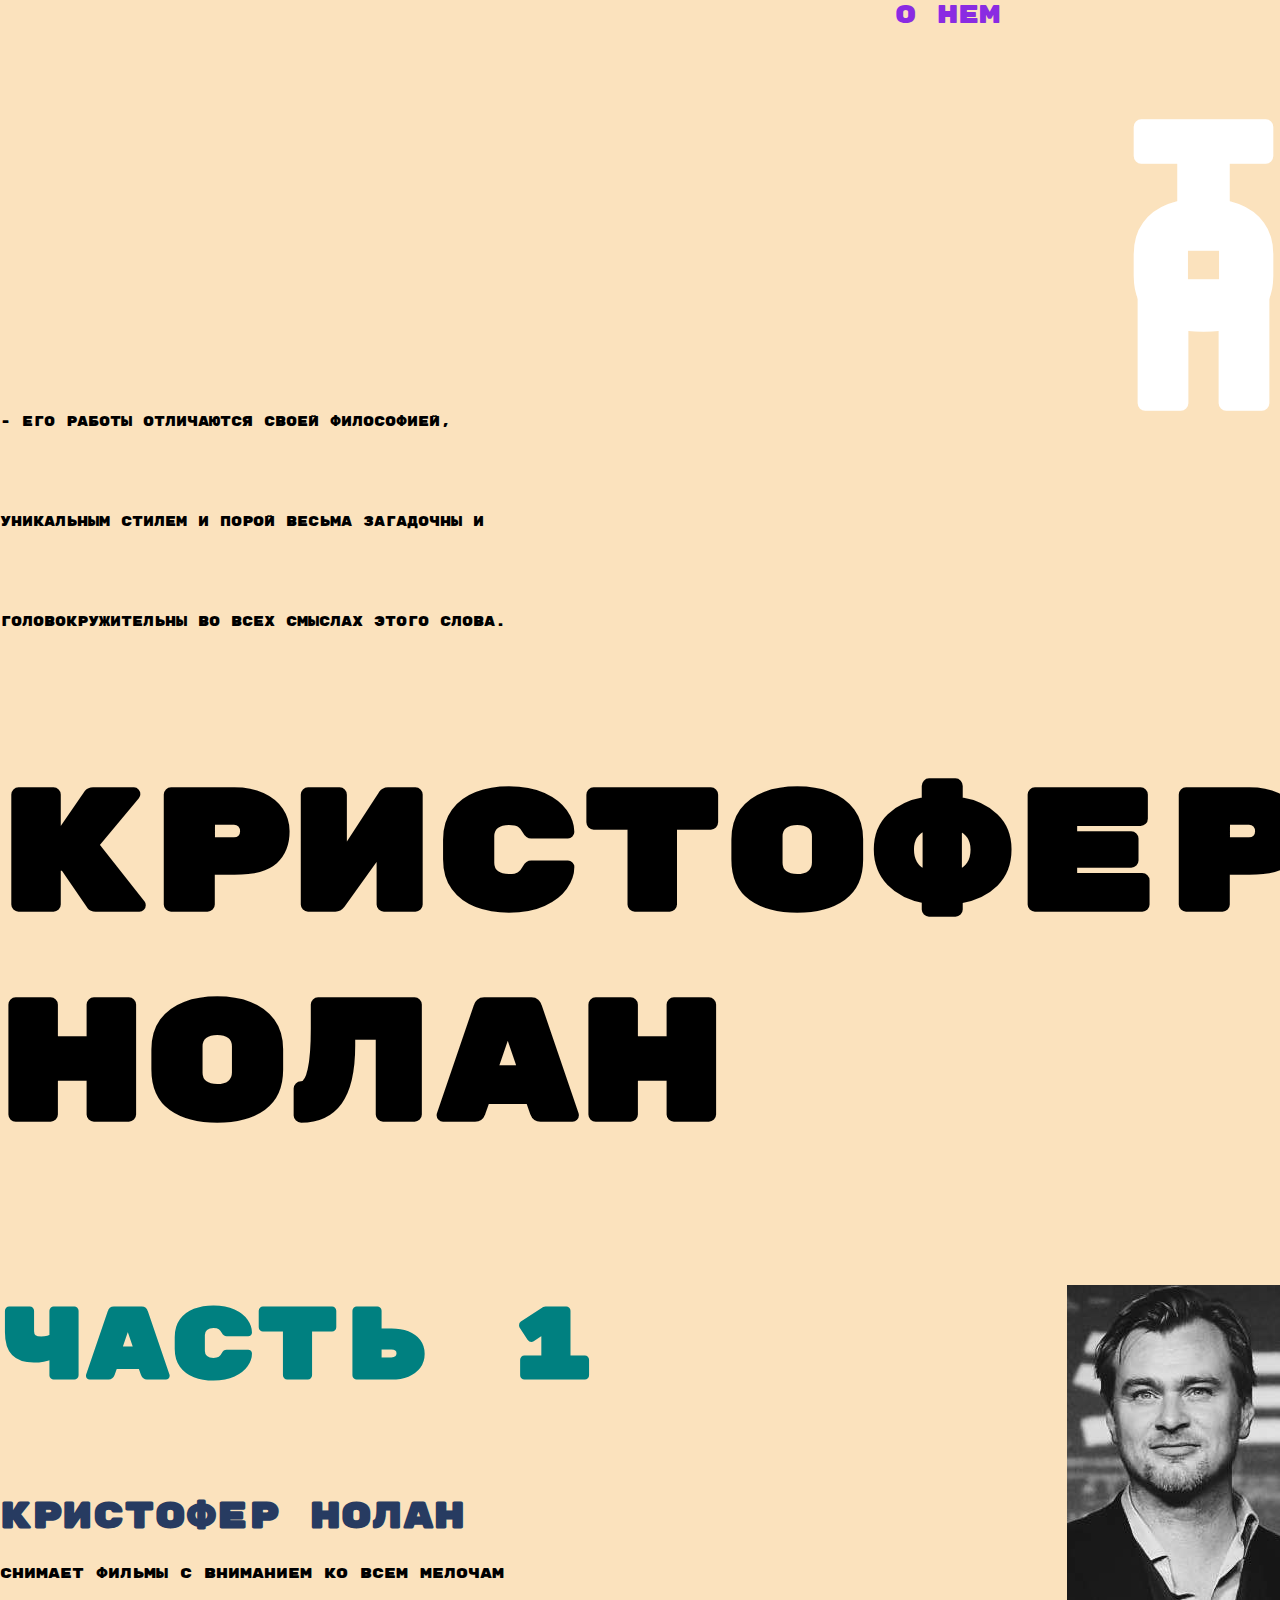
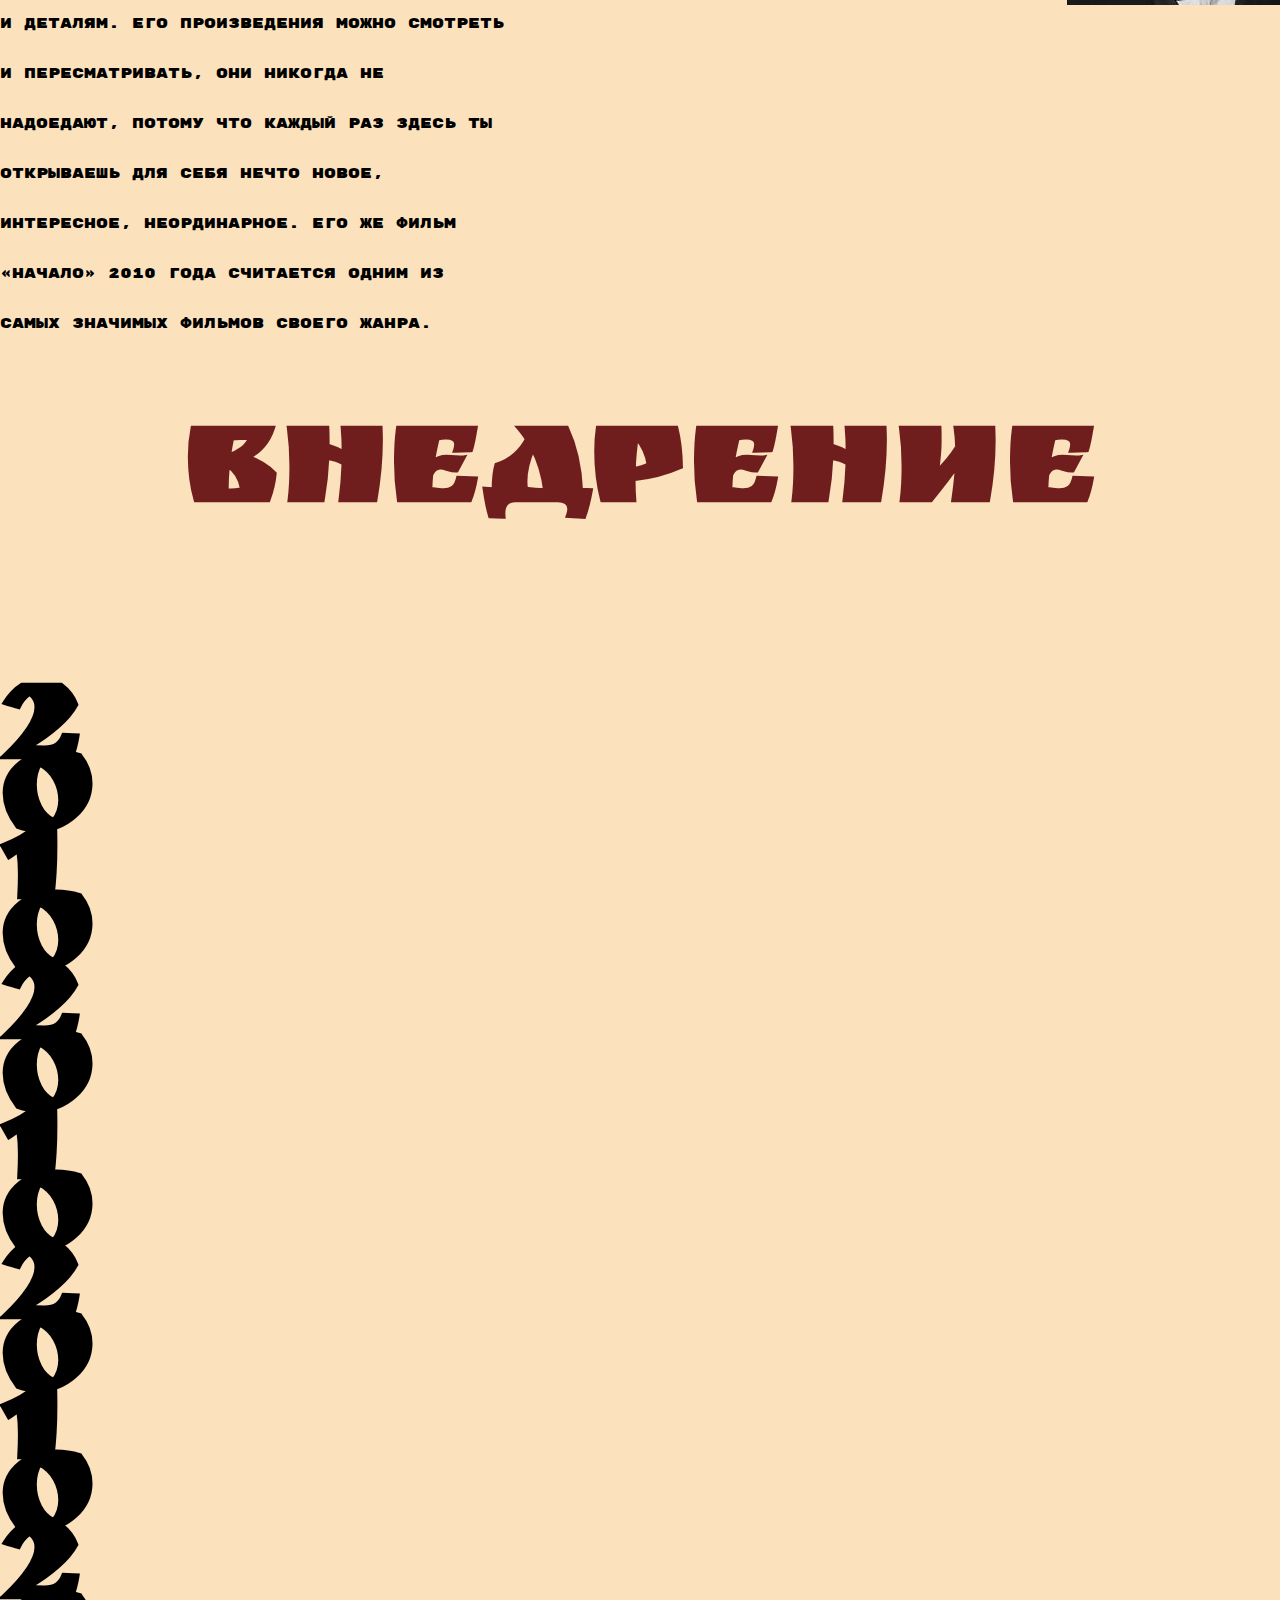
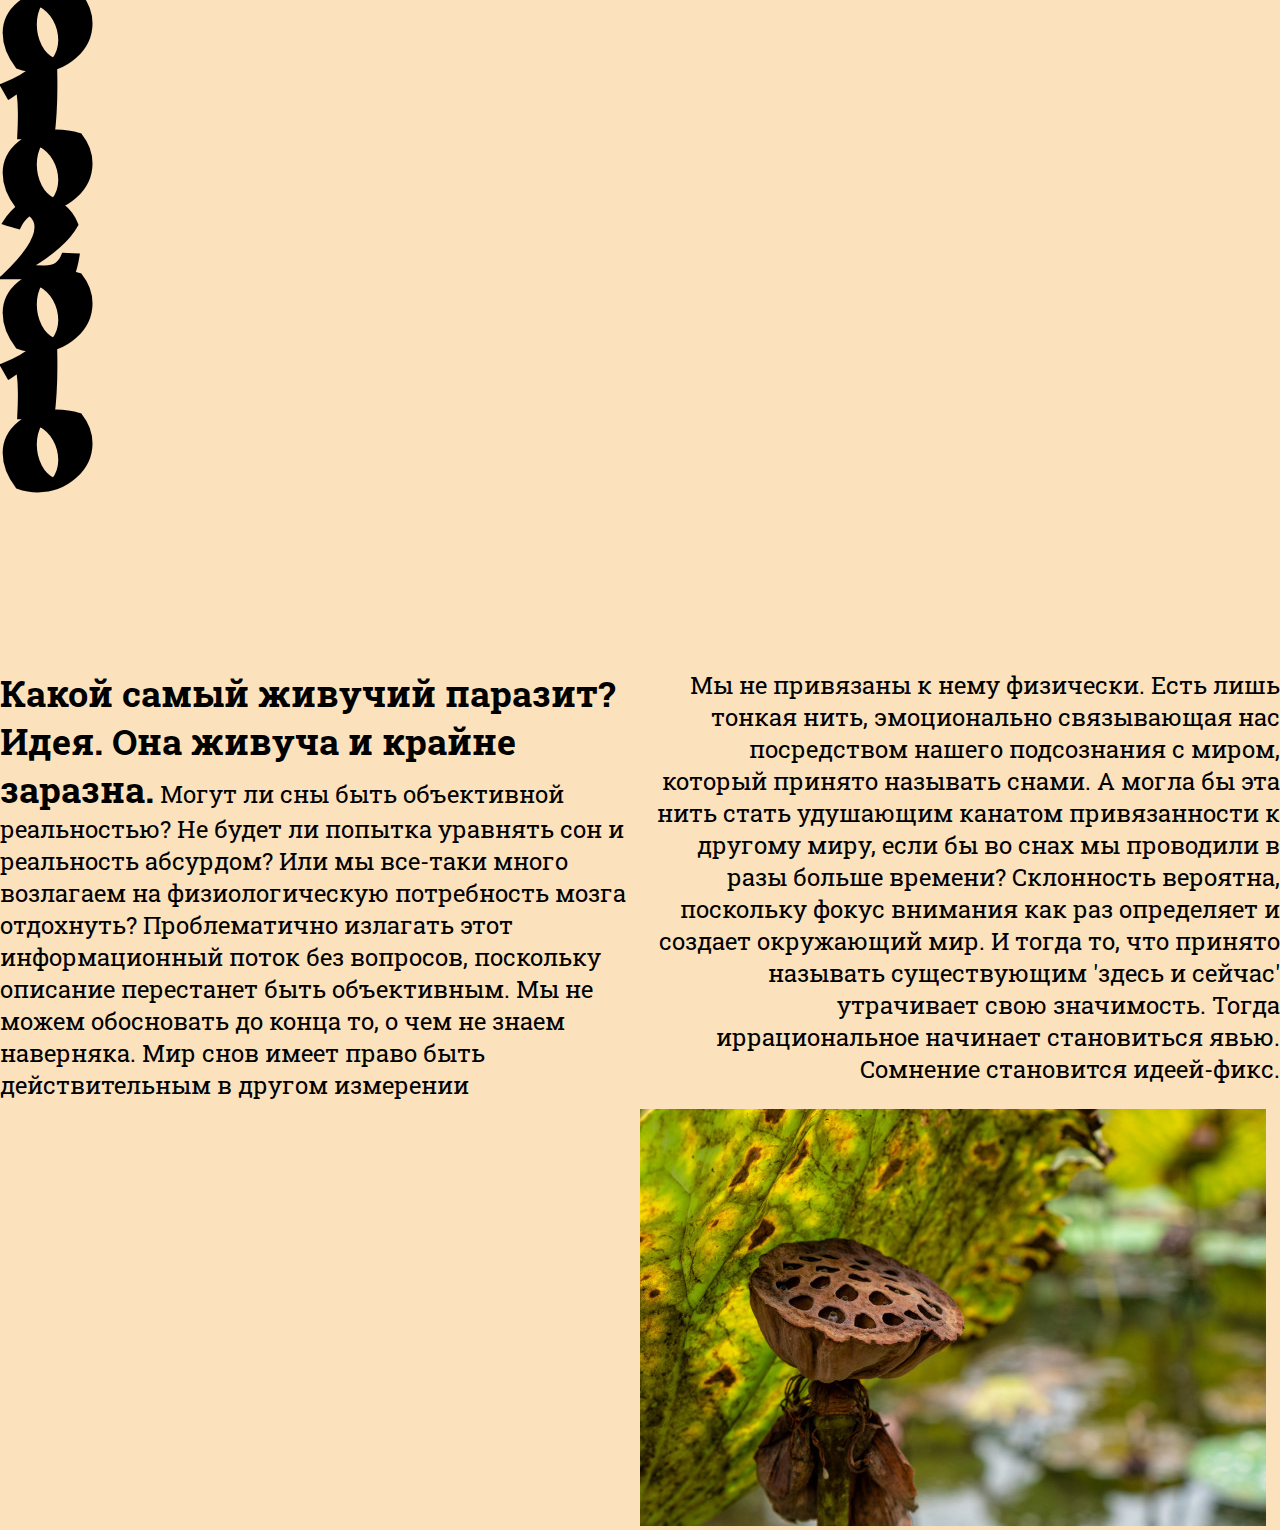
==== index.html @ 91062bcf "update" ====
<!DOCTYPE html>
<html lang="en">
<head>
    <meta charset="UTF-8">
    <meta name="viewport" content="width=device-width, initial-scale=1.0">
    <link rel="stylesheet" href="assets/my styles.css">
    <title>Nolan</title>
</head>
<body>
    <link href="https://fonts.googleapis.com/css2?family=Roboto+Slab:wght@300&display=swap" rel="stylesheet">
    <link href="https://fonts.googleapis.com/css2?family=Ruslan+Display&display=swap" rel="stylesheet">
    <link href="https://fonts.googleapis.com/css2?family=Space+Mono&display=swap" rel="stylesheet">   <link href="https://fonts.googleapis.com/css2?family=Rubik+Mono+One&display=swap" rel="stylesheet">
    <header>
        
     

        <nav class="text-rubik" style="font-size: 25px; text-align: end; max-width: 1000px; color: blueviolet;"> 
            о нем
          
        </nav>
    </header>
    <style>
        h1 {
            font-family: 'Rubik Mono One', sans-serif; 
    }
        .text-rubik {
            font-family: 'Rubik Mono One', sans-serif; 
    }
        h1.hover{
        color: whitesmoke;
    }
        .text-white{
        color:rgba(255, 255, 255, 1);    
    }
        h1 span { display: block; 
    } 
        h3 span { display: block;
    }
        h3{ font-family: 'Ruslan Display', cursive;

    }
        p {font-family:'Roboto Slab', serif;
    }
        .leftstr, .rightstr {
    float: left; /* Обтекание справа */ 
    width: 50%; /* Ширина текстового блока */ 
    }
        .rightstr {
    text-align: right; /* Выравнивание по правому краю */ 
    }
        .rightpic { float: right; margin: 0 0 5px 5px;
    }
        .leftposition{ float: left; margin: 5px 5px 0 0;
    }
    </style>
<h1 class="text-white" class="rightstr" class="rightpic" style="font-size: 180px; line-height: 80px; text-align: end; overflow-x: 1150px; max-height: 100px;">
 
    <span>т</span>
    <span>о</span>
    <span>п</span>
</h1>
<p class="text-rubik" class="leftstr" class="leftposition" style="font-size: 13px; line-height: 100px; max-inline-size: 510px; max-height: 265px; " >
    
    
         - его работы отличаются своей философией,
         уникальным стилем и порой весьма загадочны и 
         головокружительны во всех смыслах этого слова.
</p>        


<h1 style="font-size: 170px; "> кристофер нолан</h1>
<img class="rightpic" src="assets/photo_2020-08-25 15.56.33.jpeg" alt="" style="padding-bottom: 100px;">

<h2 class="text-rubik" style="color: teal;font-size: 100px;">
    <b>
        часть 1
    </b>
</h2>




<p class="text-rubik" style="font-size: 14px; line-height: 50px; max-inline-size: 510px; max-height: 265px; padding-bottom: 100px;">
    <b style="color:rgba(39, 59, 97, 1); font-size: 36px;">
    Кристофер Нолан</b> снимает фильмы с вниманием ко всем мелочам и деталям. Его произведения можно смотреть и пересматривать, они никогда не надоедают, потому что каждый раз здесь ты открываешь для себя нечто новое, интересное, неординарное. Его же фильм «Начало» 2010 года считается одним из самых значимых фильмов своего жанра.
</p>
     
        <h3 style="font-size: 144px;text-align: center; color:rgba(111, 29, 29, 1);">
            <b>
            внедрение
            </b>
        </h3>
        <h3  style="font-size: 144px; line-height: 70px; text-align: unset;">
 
            <span>2</span>
            <span>0</span>
            <span>1</span>
            <span>0</span>
            <span>2</span>
            <span>0</span>
            <span>1</span>
            <span>0</span>
            <span>2</span>
            <span>0</span>
            <span>1</span>
            <span>0</span>
            <span>2</span>
            <span>0</span>
            <span>1</span>
            <span>0</span>
            <span>2</span>
            <span>0</span>
            <span>1</span>
            <span>0</span>
        
        </h3>
        
            <p class="leftstr", style= "font-size: 24px">
                
                <b style="font-size: 36px; padding-bottom: 30px;">
                Какой самый живучий паразит? Идея. Она живуча и крайне заразна.</b>
                

                Могут ли сны быть объективной реальностью? 
                Не будет ли попытка уравнять сон и реальность абсурдом? 
                Или мы все-таки много возлагаем на физиологическую потребность мозга отдохнуть? 
                Проблематично излагать этот информационный поток без вопросов, поскольку описание перестанет быть объективным. Мы не можем обосновать до конца то, о чем не знаем наверняка. Мир снов имеет право быть действительным в другом измерении
            </p>

            <p class="rightstr", style="font-size: 24px">
                Мы не привязаны к нему физически. Есть лишь тонкая нить, эмоционально связывающая нас посредством нашего подсознания с миром, который принято называть снами. А могла бы эта нить стать удушающим канатом привязанности к другому миру, если бы во снах мы проводили в разы больше времени? Склонность вероятна, поскольку фокус внимания как раз определяет и создает окружающий мир. И тогда то, что принято называть существующим 'здесь и сейчас' утрачивает свою значимость. Тогда иррациональное начинает становиться явью. Сомнение становится идеей-фикс.</p>

        
<img src="assets/lot.jpg" alt="">
---- assets/my styles.css ----
body {
    background: rgba(251, 226, 189, 1);
    color: black;
    font-family:Cambria, Cochin, Georgia, Times, 'Times New Roman', serif;
    max-width: 1440px;
    max-height: 1024px;
    margin: 0 auto;
    
}
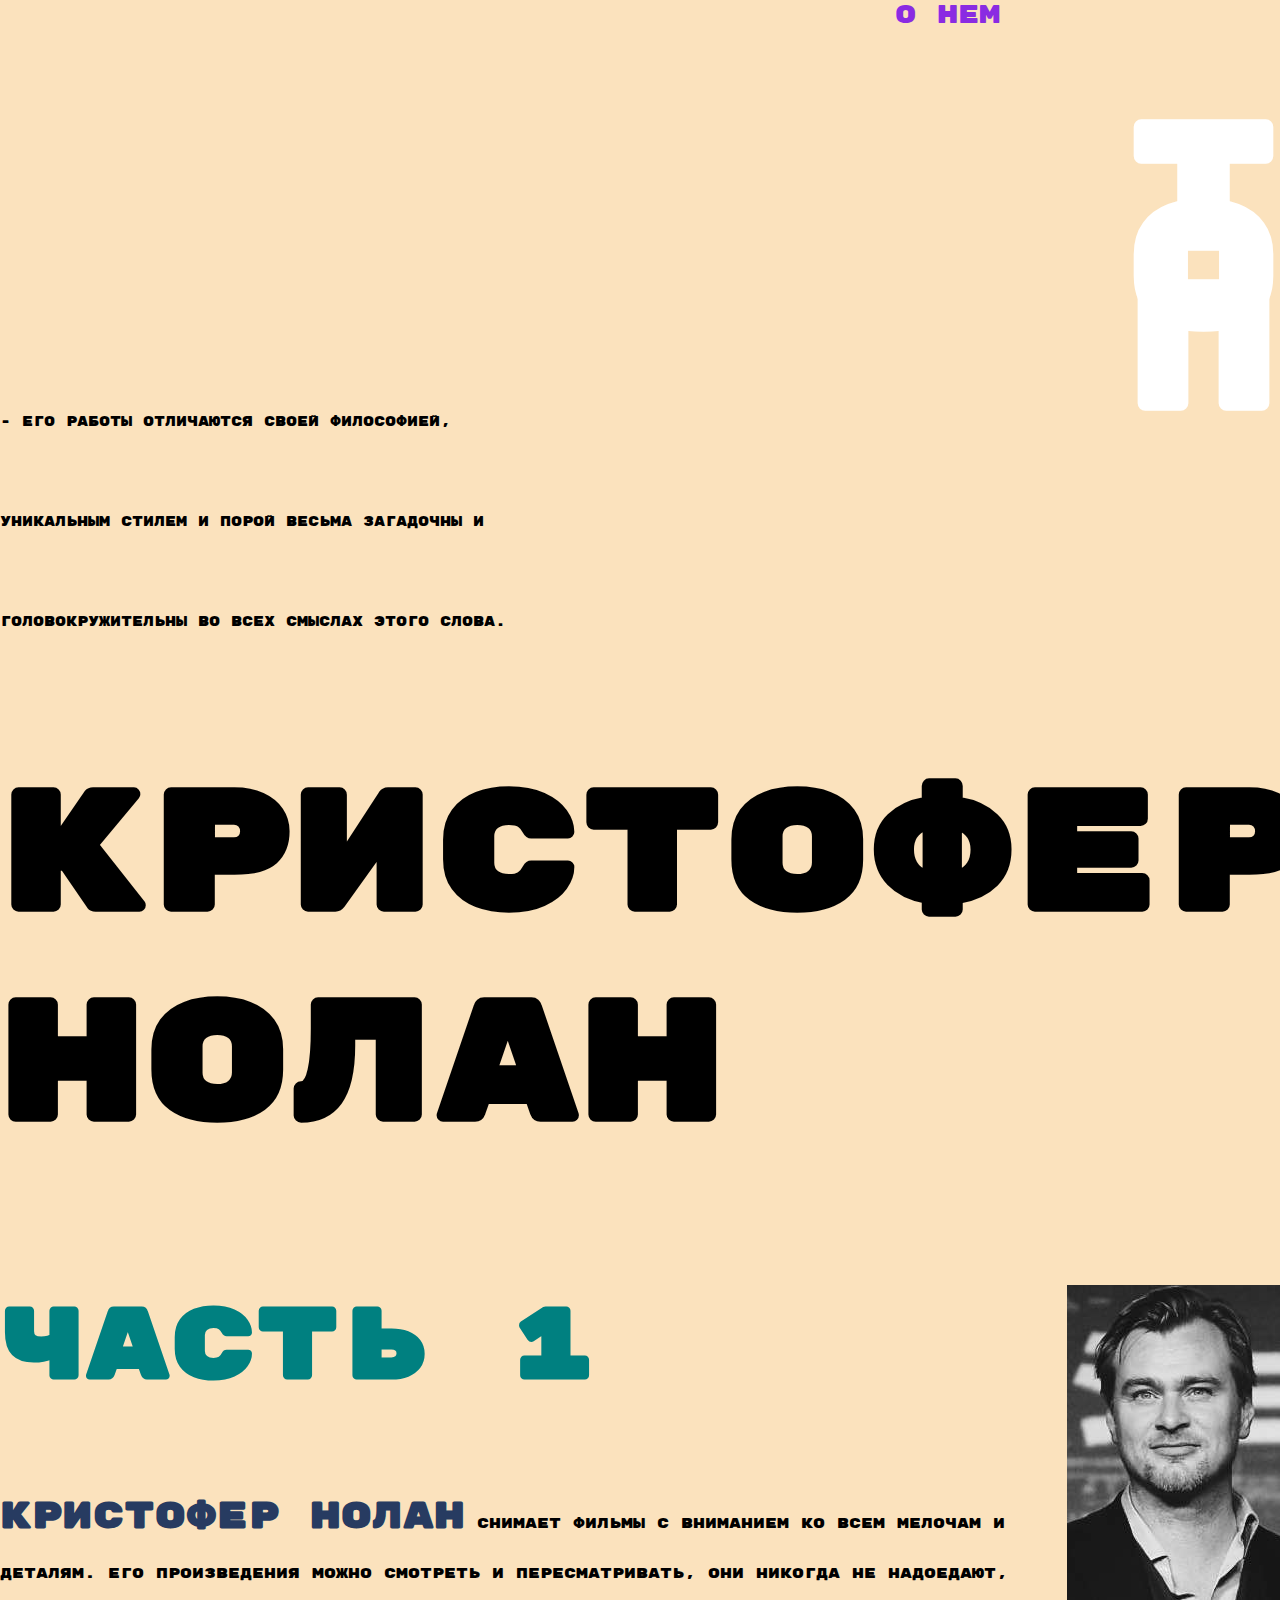
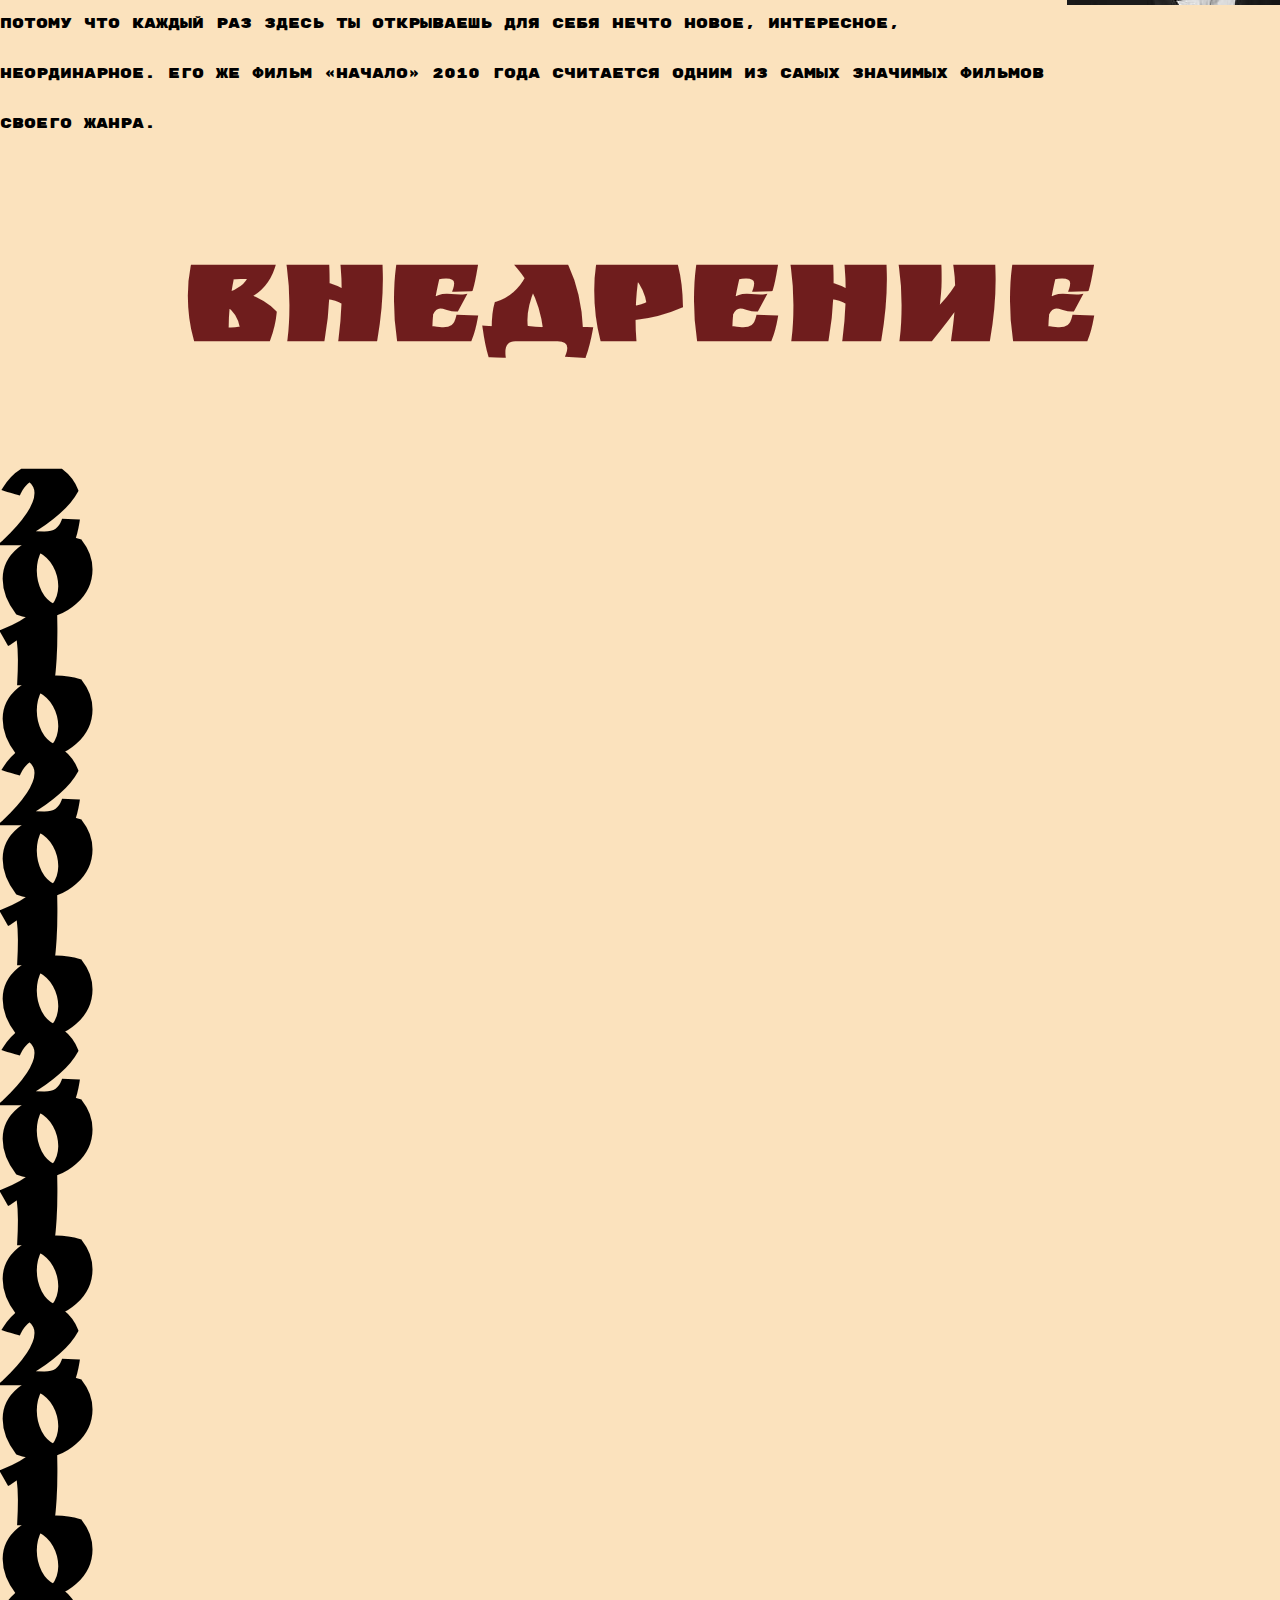
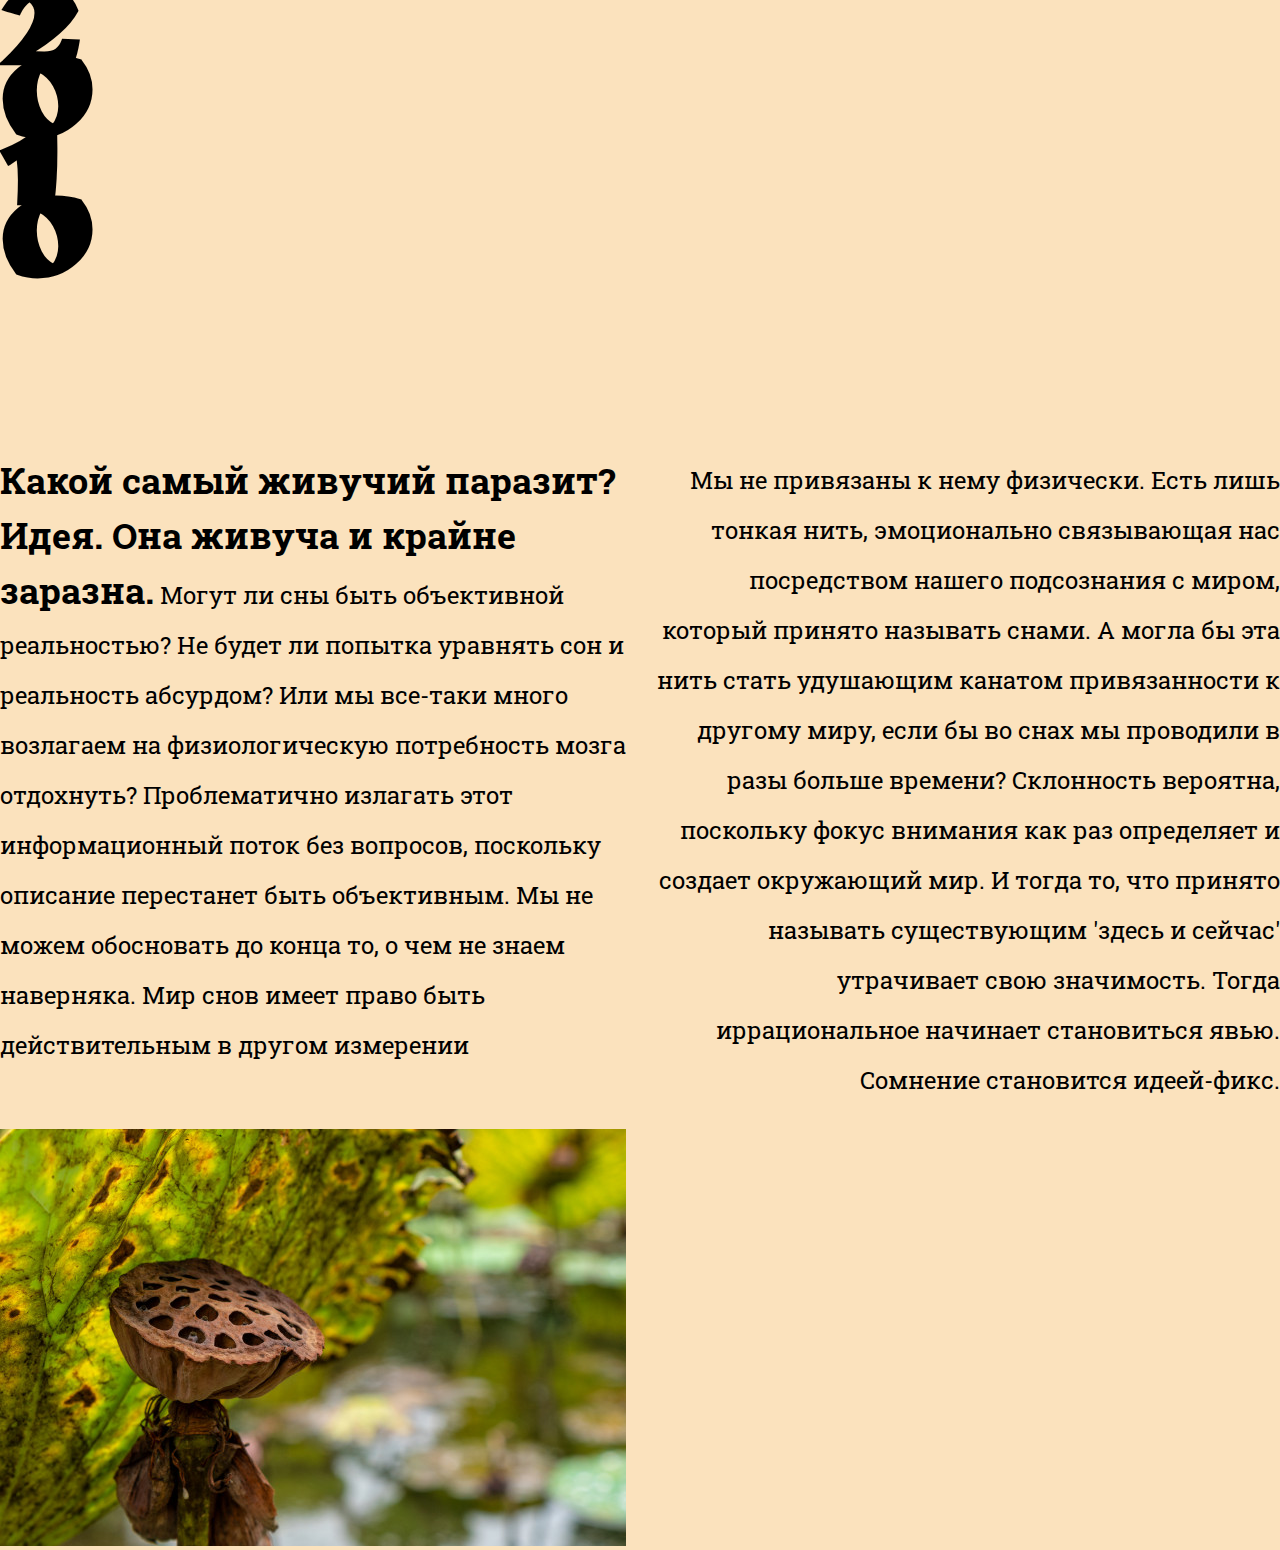
==== commit 01dc85f5: "update" ====
--- a/index.html
+++ b/index.html
@@ -50,7 +50,7 @@
     }
         .rightpic { float: right; margin: 0 0 5px 5px;
     }
-        .leftposition{ float: left; margin: 5px 5px 0 0;
+        .leftposition{ float: left; margin: 5px 5px 0 0; min-height: 50px;
     }
     </style>
 <h1 class="text-white" class="rightstr" class="rightpic" style="font-size: 180px; line-height: 80px; text-align: end; overflow-x: 1150px; max-height: 100px;">
@@ -80,10 +80,11 @@
 
 
 
-<p class="text-rubik" style="font-size: 14px; line-height: 50px; max-inline-size: 510px; max-height: 265px; padding-bottom: 100px;">
+<p1 class="text-rubik" style="font-size: 14px; line-height: 50px; max-inline-size: 510px; max-height: 265px; padding-bottom: 100px;">
     <b style="color:rgba(39, 59, 97, 1); font-size: 36px;">
     Кристофер Нолан</b> снимает фильмы с вниманием ко всем мелочам и деталям. Его произведения можно смотреть и пересматривать, они никогда не надоедают, потому что каждый раз здесь ты открываешь для себя нечто новое, интересное, неординарное. Его же фильм «Начало» 2010 года считается одним из самых значимых фильмов своего жанра.
 </p>
+<p style="background-color:rgba(91, 144, 193, 1) ;"> 
      
         <h3 style="font-size: 144px;text-align: center; color:rgba(111, 29, 29, 1);">
             <b>
@@ -130,5 +131,5 @@
             <p class="rightstr", style="font-size: 24px">
                 Мы не привязаны к нему физически. Есть лишь тонкая нить, эмоционально связывающая нас посредством нашего подсознания с миром, который принято называть снами. А могла бы эта нить стать удушающим канатом привязанности к другому миру, если бы во снах мы проводили в разы больше времени? Склонность вероятна, поскольку фокус внимания как раз определяет и создает окружающий мир. И тогда то, что принято называть существующим 'здесь и сейчас' утрачивает свою значимость. Тогда иррациональное начинает становиться явью. Сомнение становится идеей-фикс.</p>
 
-        
+            </p1>
 <img src="assets/lot.jpg" alt="">
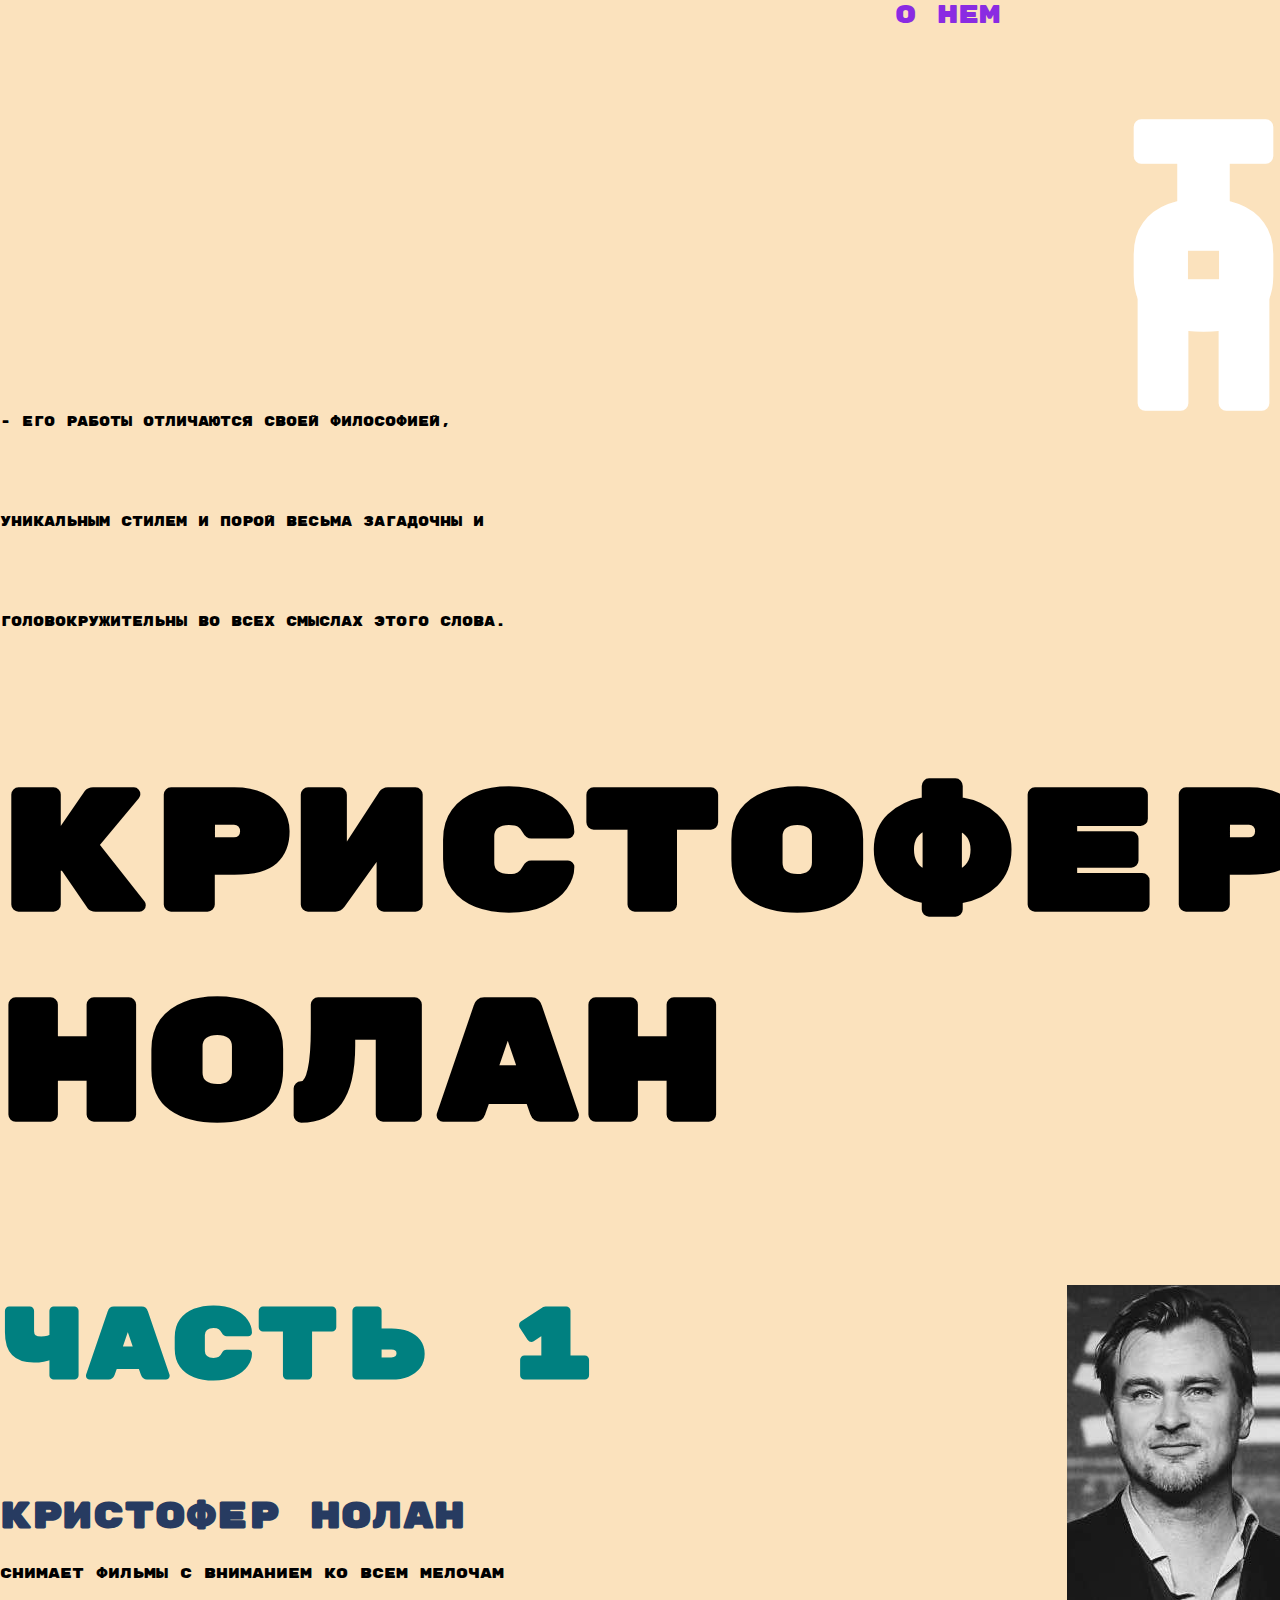
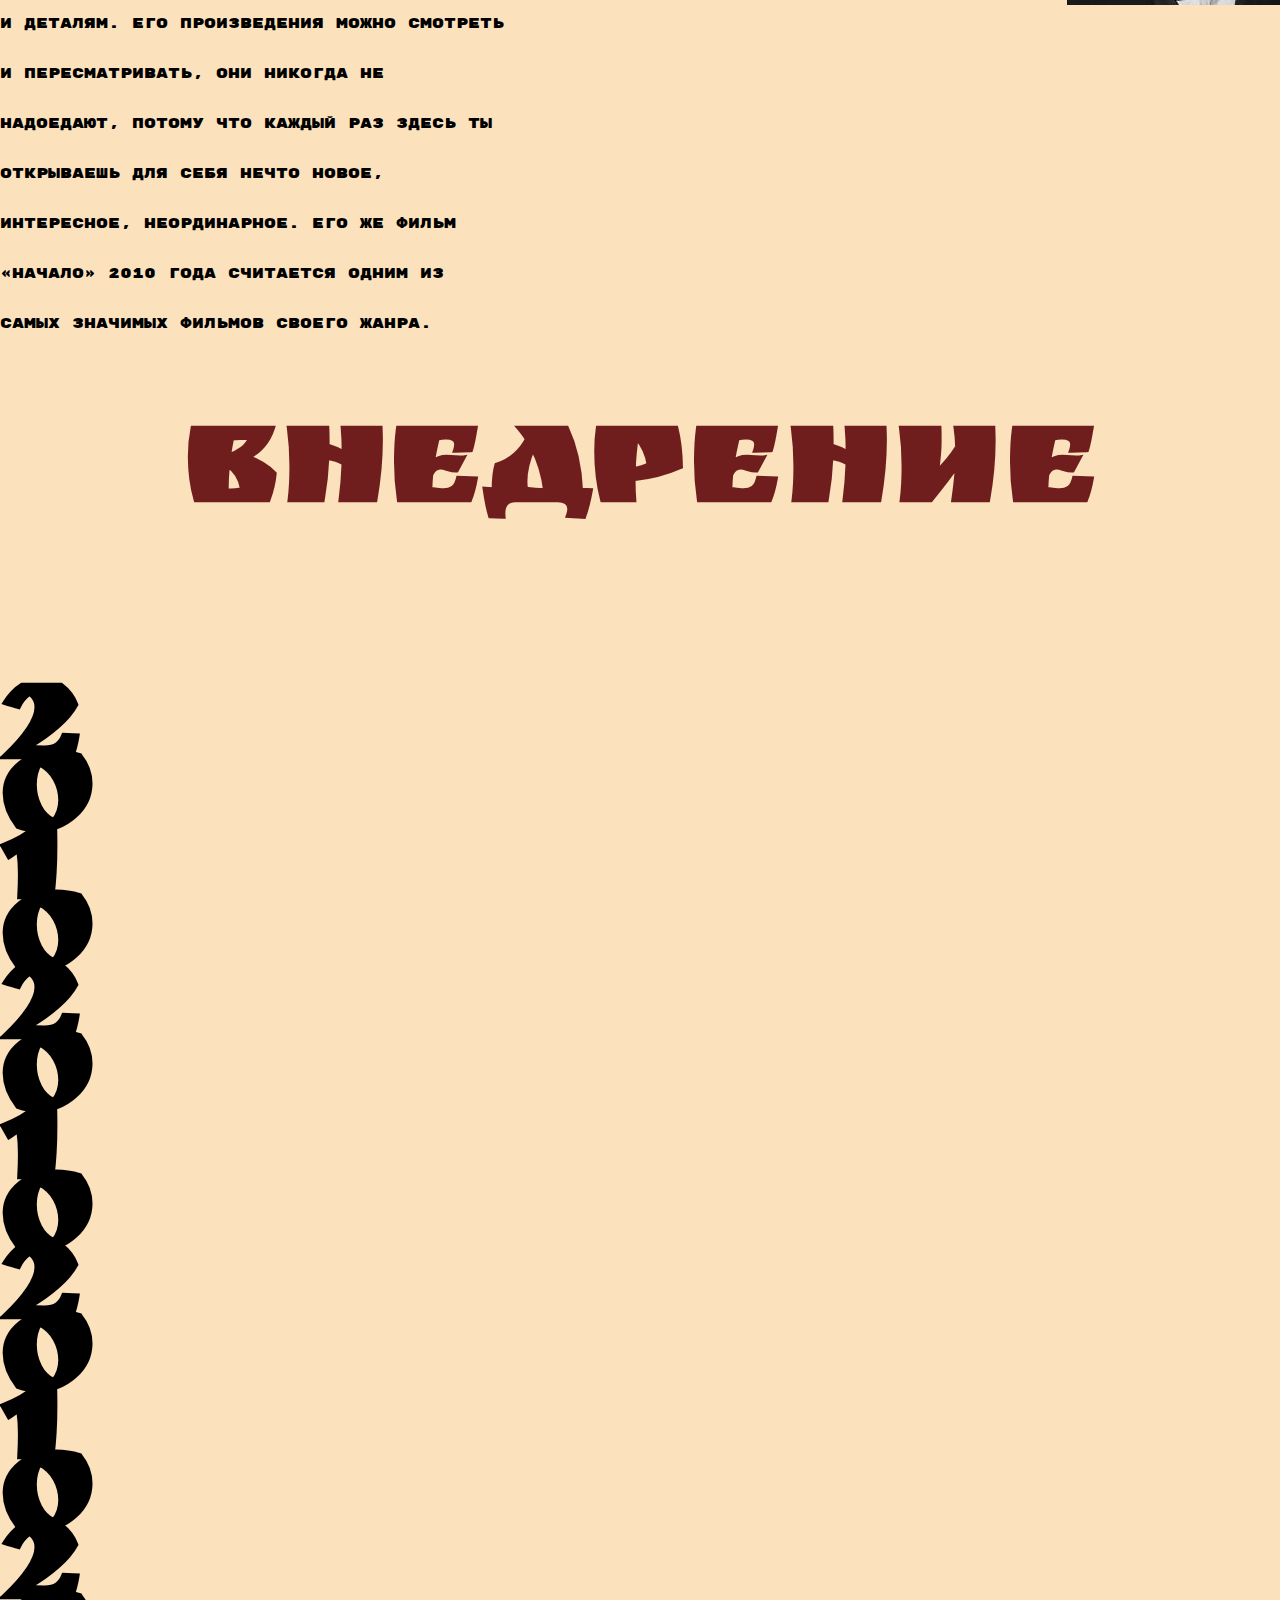
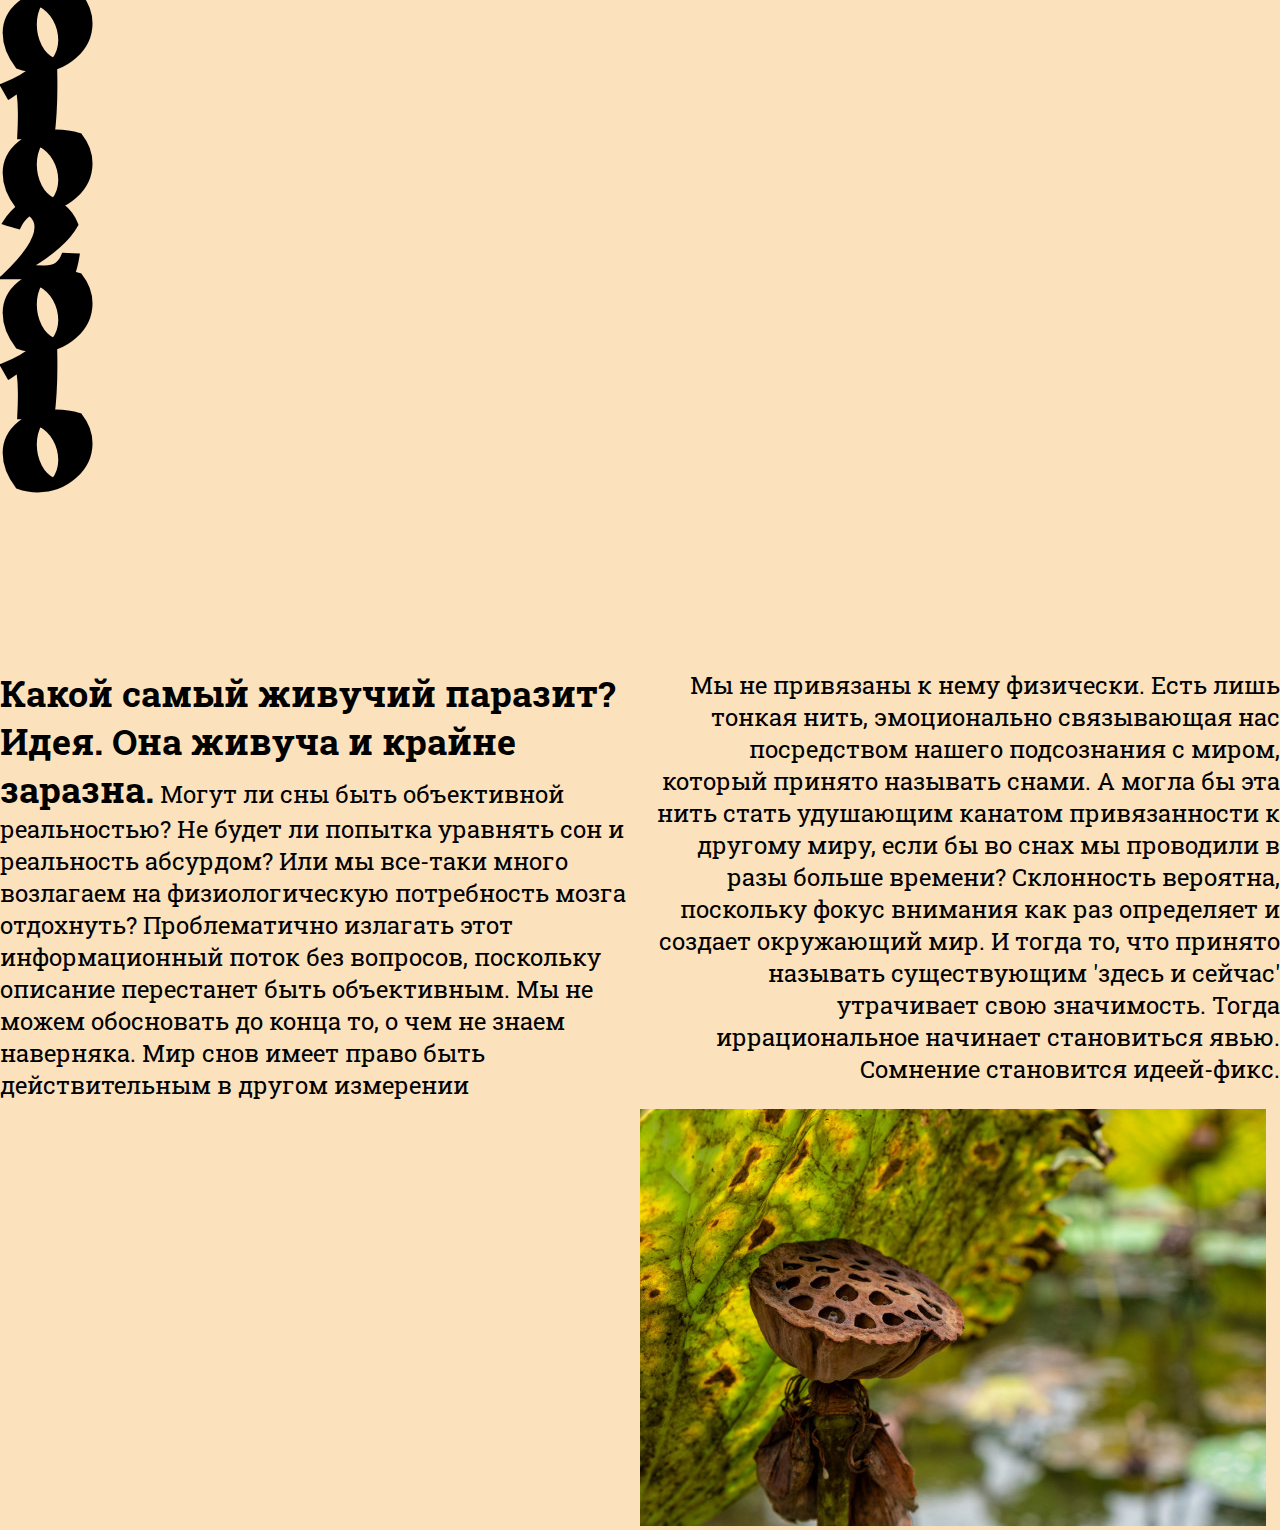
==== commit 8d1b017a: "updae" ====
--- a/index.html
+++ b/index.html
@@ -50,7 +50,7 @@
     }
         .rightpic { float: right; margin: 0 0 5px 5px;
     }
-        .leftposition{ float: left; margin: 5px 5px 0 0; min-height: 50px;
+        .leftposition{ float: left; margin: 103px 145px 510px 265px;
     }
     </style>
 <h1 class="text-white" class="rightstr" class="rightpic" style="font-size: 180px; line-height: 80px; text-align: end; overflow-x: 1150px; max-height: 100px;">
@@ -80,7 +80,7 @@
 
 
 
-<p1 class="text-rubik" style="font-size: 14px; line-height: 50px; max-inline-size: 510px; max-height: 265px; padding-bottom: 100px;">
+<p class="text-rubik" style="font-size: 14px; line-height: 50px; max-inline-size: 510px; max-height: 265px; padding-bottom: 100px;">
     <b style="color:rgba(39, 59, 97, 1); font-size: 36px;">
     Кристофер Нолан</b> снимает фильмы с вниманием ко всем мелочам и деталям. Его произведения можно смотреть и пересматривать, они никогда не надоедают, потому что каждый раз здесь ты открываешь для себя нечто новое, интересное, неординарное. Его же фильм «Начало» 2010 года считается одним из самых значимых фильмов своего жанра.
 </p>
--- a/assets/my styles.css
+++ b/assets/my styles.css
@@ -5,5 +5,7 @@
     max-width: 1440px;
     max-height: 1024px;
     margin: 0 auto;
+
+    background-color: ;
     
 }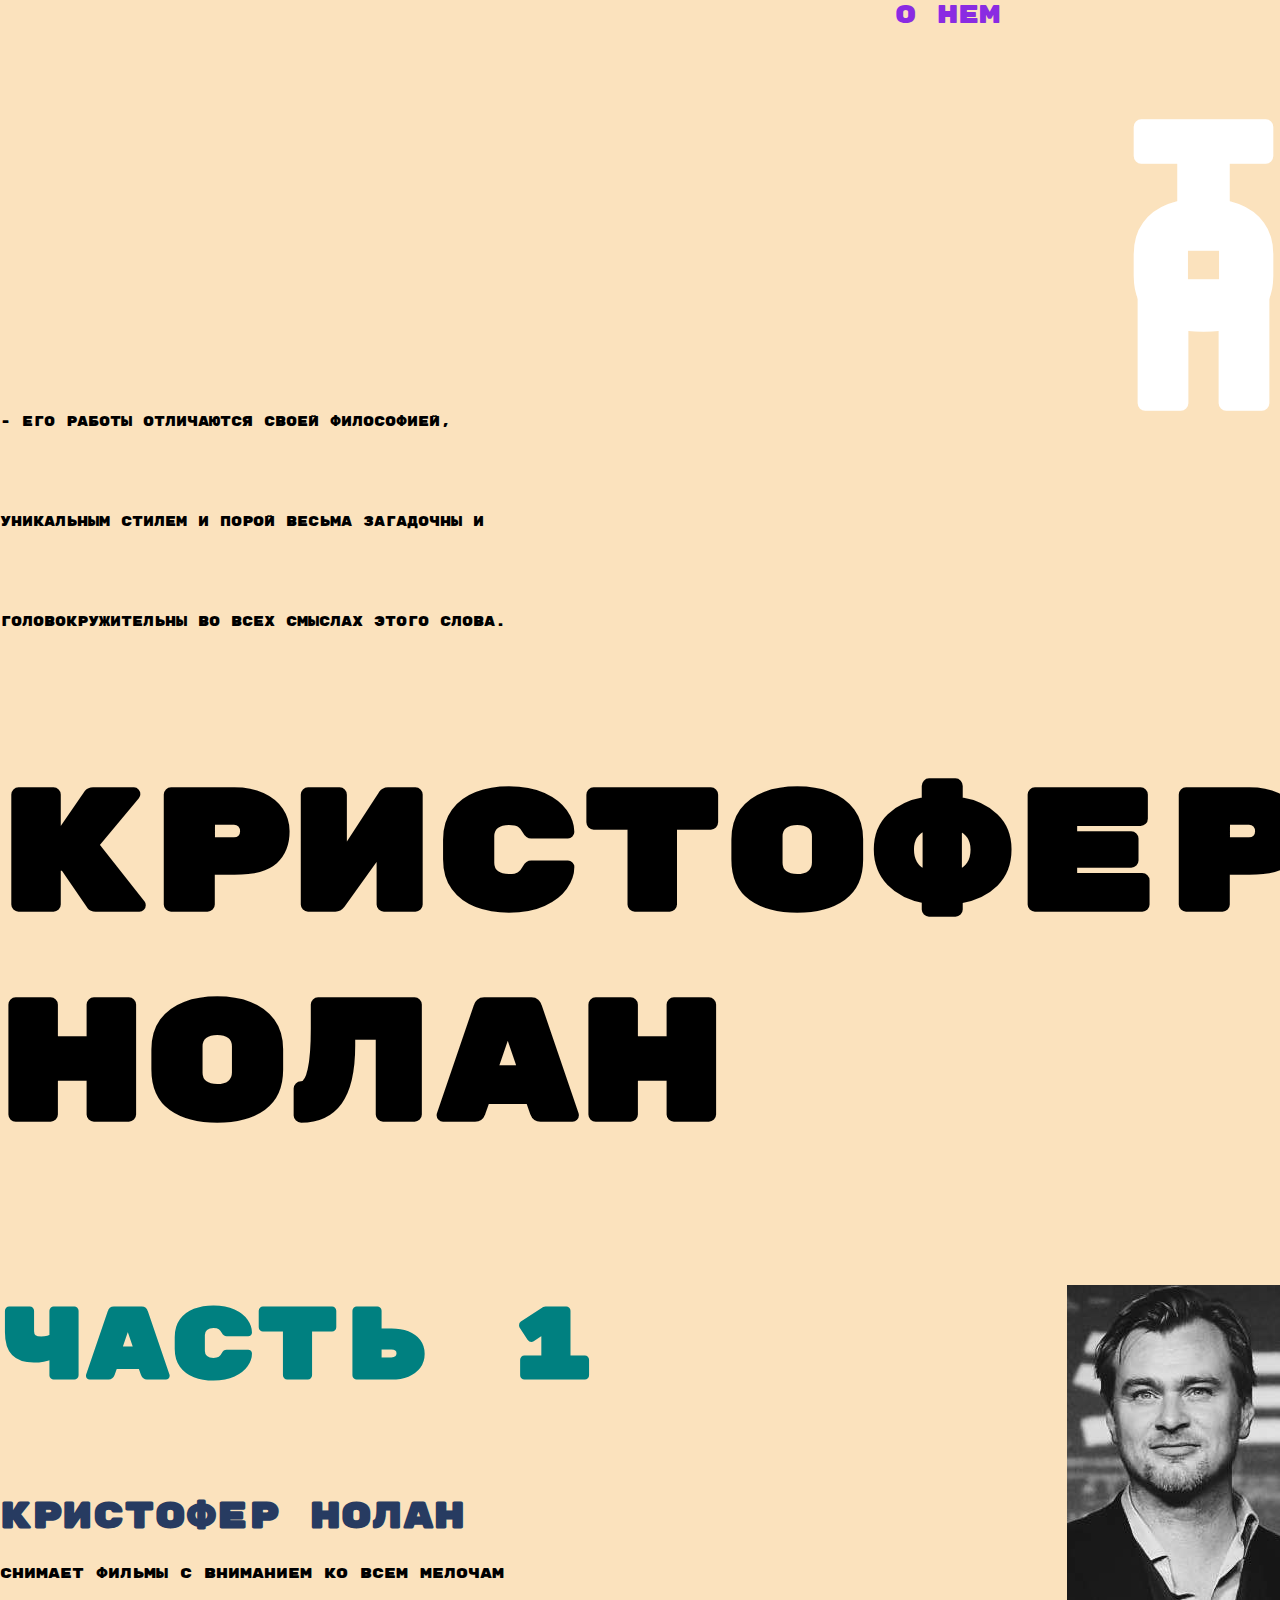
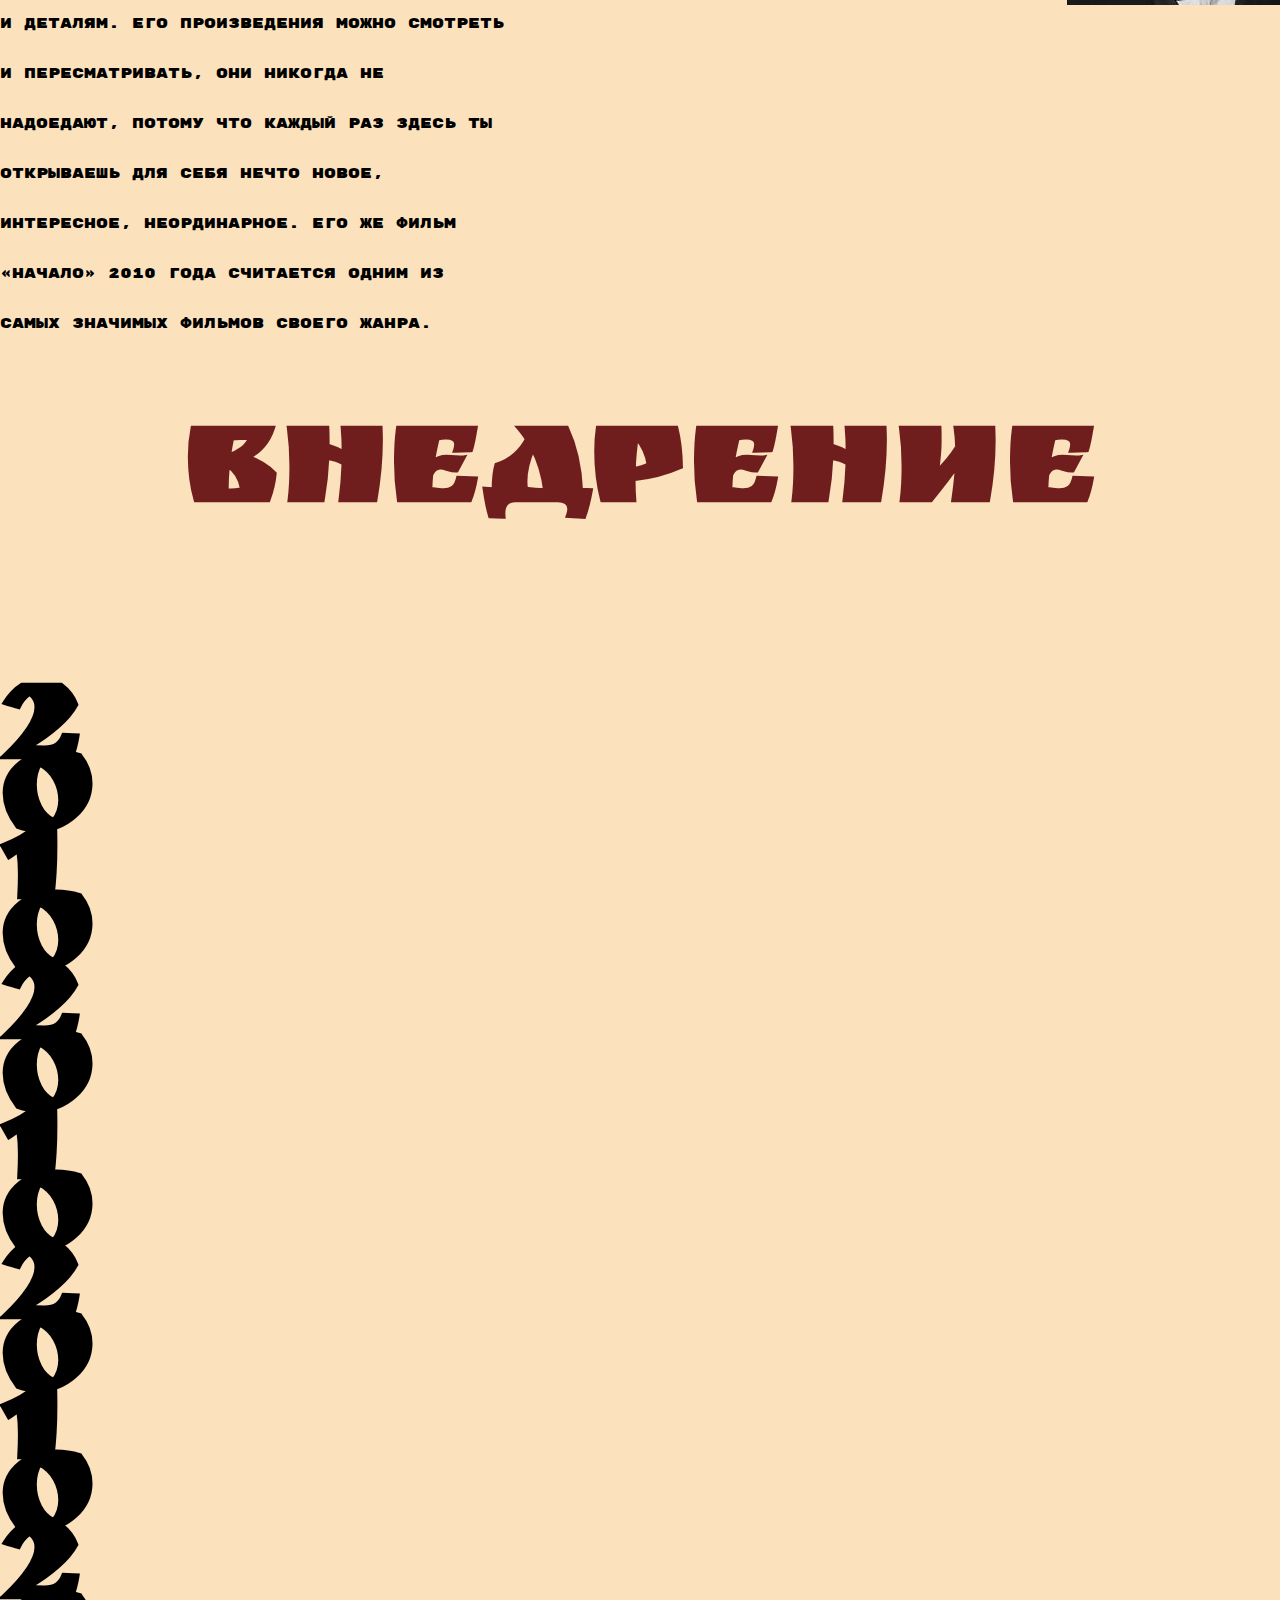
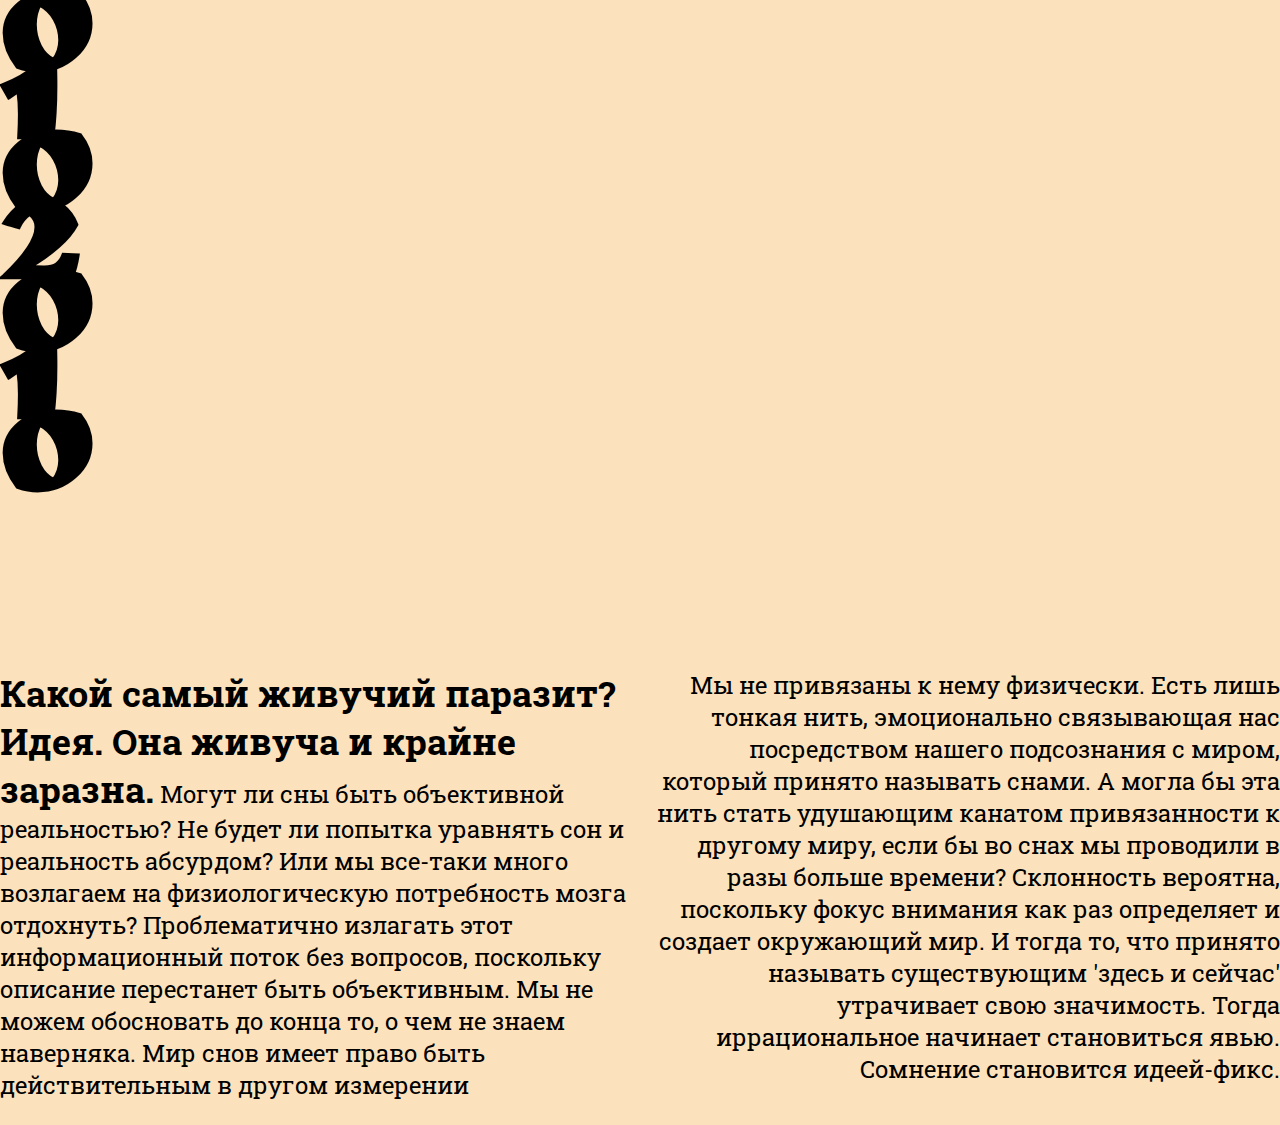
==== commit 0e7f60cd: "update" ====
--- a/index.html
+++ b/index.html
@@ -53,13 +53,13 @@
         .leftposition{ float: left; margin: 103px 145px 510px 265px;
     }
     </style>
-<h1 class="text-white" class="rightstr" class="rightpic" style="font-size: 180px; line-height: 80px; text-align: end; overflow-x: 1150px; max-height: 100px;">
+<h1 class="text-white" class="rightstr" class="rightpic" style="font-size: 180px; padding-bottom: -500px; line-height: 80px; text-align: end; overflow-x: 1150px; max-height: 100px;">
  
     <span>т</span>
     <span>о</span>
     <span>п</span>
 </h1>
-<p class="text-rubik" class="leftstr" class="leftposition" style="font-size: 13px; line-height: 100px; max-inline-size: 510px; max-height: 265px; " >
+<p class="text-rubik" class="leftposition" style="font-size: 13px; line-height: 100px; max-inline-size: 510px; max-height: 265px; " >
     
     
          - его работы отличаются своей философией,
@@ -68,7 +68,7 @@
 </p>        
 
 
-<h1 style="font-size: 170px; "> кристофер нолан</h1>
+<h1 class="h1.hover" style="font-size: 170px; "> кристофер нолан</h1>
 <img class="rightpic" src="assets/photo_2020-08-25 15.56.33.jpeg" alt="" style="padding-bottom: 100px;">
 
 <h2 class="text-rubik" style="color: teal;font-size: 100px;">
@@ -82,7 +82,9 @@
 
 <p class="text-rubik" style="font-size: 14px; line-height: 50px; max-inline-size: 510px; max-height: 265px; padding-bottom: 100px;">
     <b style="color:rgba(39, 59, 97, 1); font-size: 36px;">
-    Кристофер Нолан</b> снимает фильмы с вниманием ко всем мелочам и деталям. Его произведения можно смотреть и пересматривать, они никогда не надоедают, потому что каждый раз здесь ты открываешь для себя нечто новое, интересное, неординарное. Его же фильм «Начало» 2010 года считается одним из самых значимых фильмов своего жанра.
+    Кристофер Нолан
+    </b> 
+    снимает фильмы с вниманием ко всем мелочам и деталям. Его произведения можно смотреть и пересматривать, они никогда не надоедают, потому что каждый раз здесь ты открываешь для себя нечто новое, интересное, неординарное. Его же фильм «Начало» 2010 года считается одним из самых значимых фильмов своего жанра.
 </p>
 <p style="background-color:rgba(91, 144, 193, 1) ;"> 
      
@@ -132,4 +134,3 @@
                 Мы не привязаны к нему физически. Есть лишь тонкая нить, эмоционально связывающая нас посредством нашего подсознания с миром, который принято называть снами. А могла бы эта нить стать удушающим канатом привязанности к другому миру, если бы во снах мы проводили в разы больше времени? Склонность вероятна, поскольку фокус внимания как раз определяет и создает окружающий мир. И тогда то, что принято называть существующим 'здесь и сейчас' утрачивает свою значимость. Тогда иррациональное начинает становиться явью. Сомнение становится идеей-фикс.</p>
 
             </p1>
-<img src="assets/lot.jpg" alt="">
